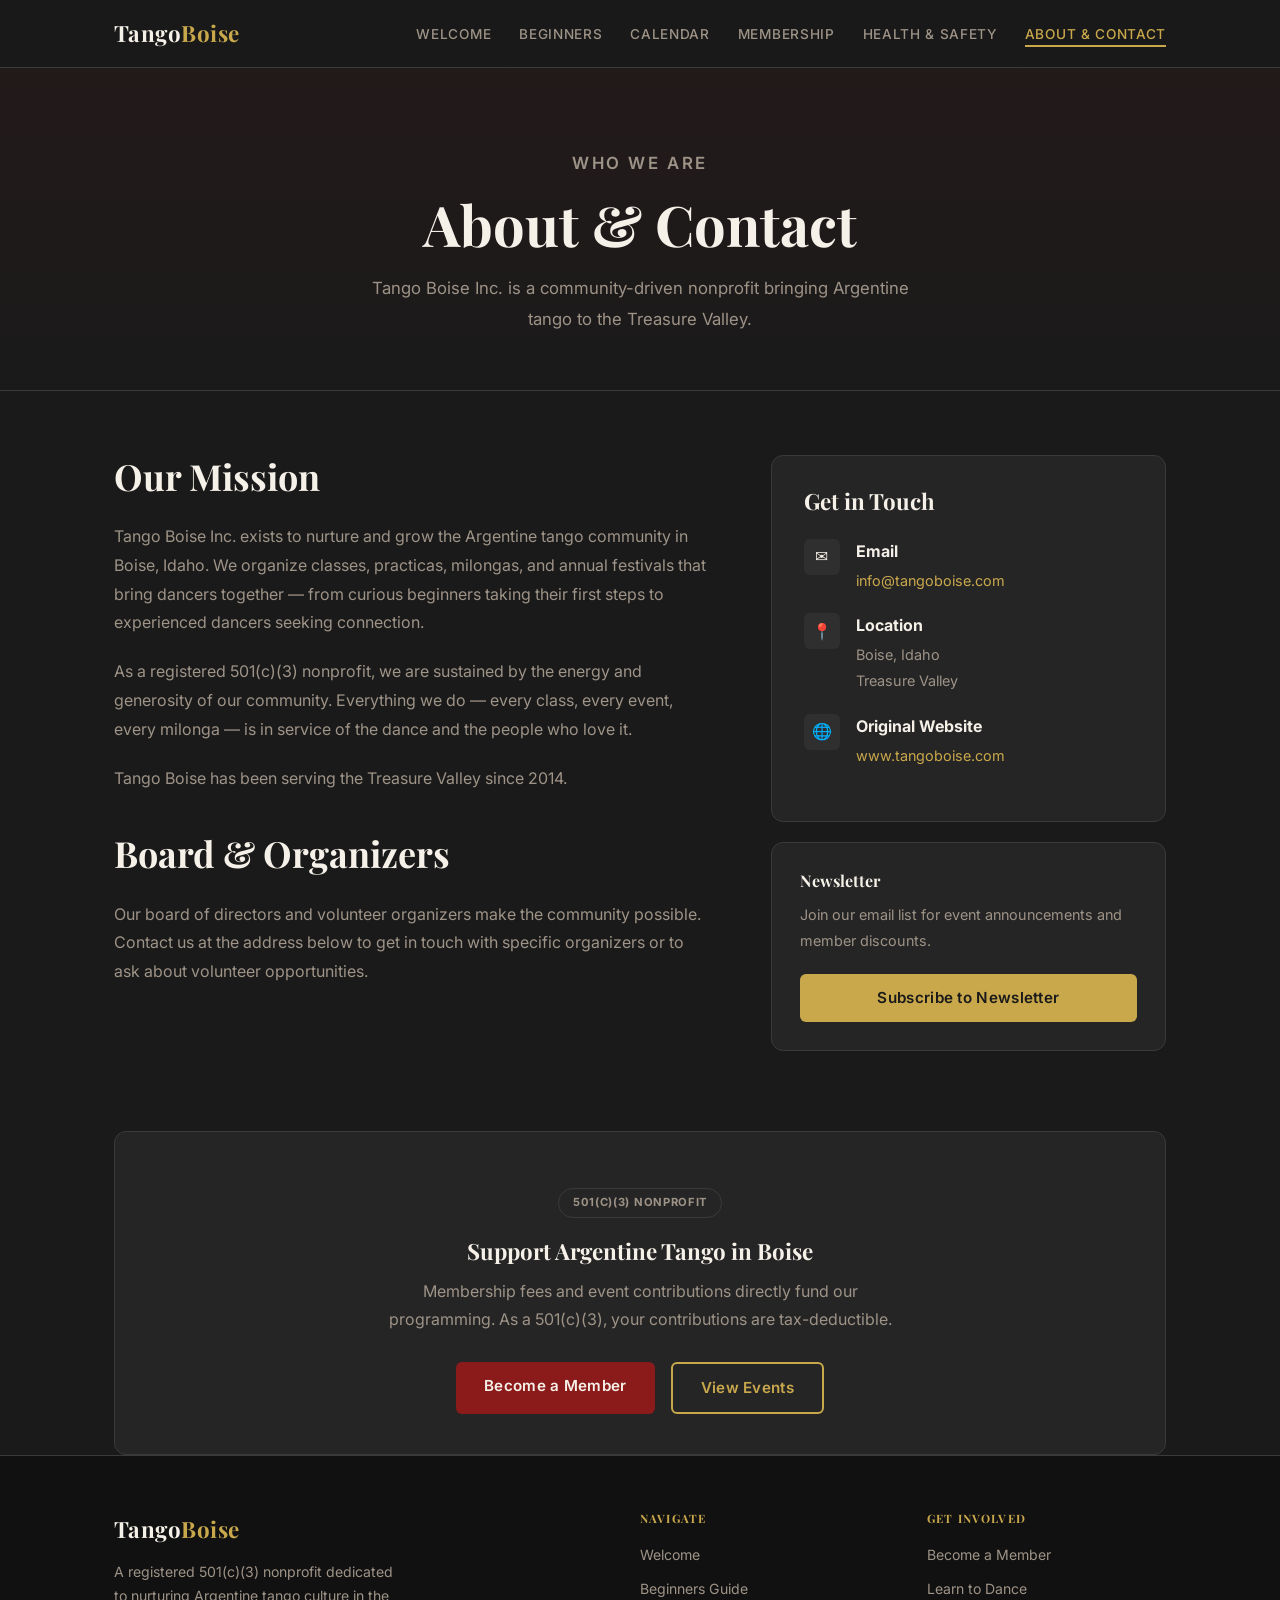
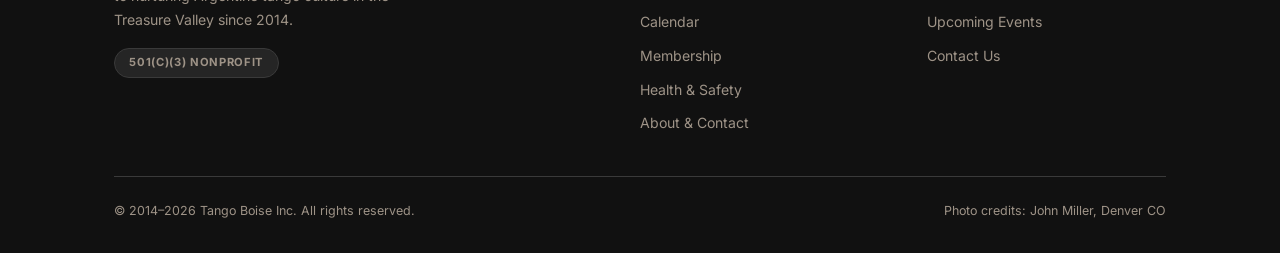
==== about.html @ 3d17cba3 "Initial commit: Tango Boise website Static site for Tango Boise Inc. (501c3 nonprofit) — home, begin" ====
<!DOCTYPE html>
<html lang="en">
<head>
  <meta charset="UTF-8">
  <meta name="viewport" content="width=device-width, initial-scale=1.0">
  <title>About &amp; Contact — Tango Boise</title>
  <meta name="description" content="About Tango Boise Inc. — a 501(c)(3) nonprofit dedicated to Argentine tango in Boise, Idaho. Contact us with questions, event inquiries, or to get involved.">
  <link rel="preconnect" href="https://fonts.googleapis.com">
  <link rel="preconnect" href="https://fonts.gstatic.com" crossorigin>
  <link href="https://fonts.googleapis.com/css2?family=Playfair+Display:ital,wght@0,700;1,400&family=Inter:wght@400;500;600&display=swap" rel="stylesheet">
  <link rel="stylesheet" href="css/style.css">
</head>
<body>

<nav class="site-nav" role="navigation" aria-label="Main navigation">
  <div class="nav-inner">
    <a href="index.html" class="nav-logo">Tango<span>Boise</span></a>
    <button class="nav-toggle" aria-label="Toggle menu" aria-expanded="false">
      <span></span><span></span><span></span>
    </button>
    <ul class="nav-links" role="list">
      <li><a href="index.html">Welcome</a></li>
      <li><a href="beginners.html">Beginners</a></li>
      <li><a href="calendar.html">Calendar</a></li>
      <li><a href="membership.html">Membership</a></li>
      <li><a href="health-safety.html">Health &amp; Safety</a></li>
      <li><a href="about.html">About &amp; Contact</a></li>
    </ul>
  </div>
</nav>

<header class="page-header">
  <div class="container">
    <p class="eyebrow">Who We Are</p>
    <h1>About &amp; Contact</h1>
    <p>Tango Boise Inc. is a community-driven nonprofit bringing Argentine tango to the Treasure Valley.</p>
  </div>
</header>

<main>
  <div class="container">

    <div class="about-grid" style="margin-bottom:5rem;">

      <div>
        <h2 style="margin-bottom:1.5rem;">Our Mission</h2>
        <p style="color:var(--text-muted);margin-bottom:1.25rem;">
          Tango Boise Inc. exists to nurture and grow the Argentine tango community in Boise, Idaho. We organize classes, practicas, milongas, and annual festivals that bring dancers together — from curious beginners taking their first steps to experienced dancers seeking connection.
        </p>
        <p style="color:var(--text-muted);margin-bottom:1.25rem;">
          As a registered 501(c)(3) nonprofit, we are sustained by the energy and generosity of our community. Everything we do — every class, every event, every milonga — is in service of the dance and the people who love it.
        </p>
        <p style="color:var(--text-muted);">
          Tango Boise has been serving the Treasure Valley since 2014.
        </p>

        <div style="margin-top:2.5rem;">
          <h2 style="margin-bottom:1.5rem;">Board &amp; Organizers</h2>
          <p style="color:var(--text-muted);">
            <!-- TODO: Add board member names and roles here -->
            Our board of directors and volunteer organizers make the community possible. Contact us at the address below to get in touch with specific organizers or to ask about volunteer opportunities.
          </p>
        </div>
      </div>

      <div>
        <div class="contact-card">
          <h3>Get in Touch</h3>

          <div class="contact-row">
            <div class="contact-icon">✉️</div>
            <div>
              <strong>Email</strong>
              <!-- TODO: Replace with your actual contact email -->
              <p><a href="mailto:info@tangoboise.com">info@tangoboise.com</a></p>
            </div>
          </div>

          <div class="contact-row">
            <div class="contact-icon">📍</div>
            <div>
              <strong>Location</strong>
              <p>Boise, Idaho<br>Treasure Valley</p>
            </div>
          </div>

          <div class="contact-row">
            <div class="contact-icon">🌐</div>
            <div>
              <strong>Original Website</strong>
              <p><a href="https://www.tangoboise.com" target="_blank" rel="noopener">www.tangoboise.com</a></p>
            </div>
          </div>

          <!-- TODO: Add social media links if applicable -->
          <!--
          <div class="contact-row">
            <div class="contact-icon">📘</div>
            <div>
              <strong>Facebook</strong>
              <p><a href="https://facebook.com/tangoboise" target="_blank" rel="noopener">facebook.com/tangoboise</a></p>
            </div>
          </div>
          -->

        </div>

        <div style="margin-top:1.25rem;background:var(--bg-surface);border:1px solid var(--border);border-radius:var(--radius-lg);padding:1.75rem;">
          <h3 style="margin-bottom:0.75rem;font-size:1rem;">Newsletter</h3>
          <p style="color:var(--text-muted);font-size:0.9rem;margin-bottom:1.25rem;">Join our email list for event announcements and member discounts.</p>
          <!-- TODO: Replace href with your Mailchimp signup URL -->
          <a href="https://mailchimp.com" class="btn btn-gold" target="_blank" rel="noopener" style="width:100%;text-align:center;">Subscribe to Newsletter</a>
        </div>

      </div>
    </div>

    <!-- Nonprofit info strip -->
    <div style="background:var(--bg-surface);border:1px solid var(--border);border-radius:var(--radius-lg);padding:2.5rem;text-align:center;">
      <span class="footer-badge" style="margin-bottom:1.25rem;display:inline-flex;">501(c)(3) Nonprofit</span>
      <h3 style="margin-bottom:0.75rem;">Support Argentine Tango in Boise</h3>
      <p style="color:var(--text-muted);max-width:540px;margin:0 auto 1.75rem;">
        Membership fees and event contributions directly fund our programming. As a 501(c)(3), your contributions are tax-deductible.
      </p>
      <div style="display:flex;gap:1rem;justify-content:center;flex-wrap:wrap;">
        <a href="membership.html" class="btn btn-primary">Become a Member</a>
        <a href="calendar.html" class="btn btn-outline">View Events</a>
      </div>
    </div>

  </div>
</main>

<footer class="site-footer">
  <div class="container">
    <div class="footer-inner">
      <div class="footer-brand">
        <div class="nav-logo">Tango<span>Boise</span></div>
        <p>A registered 501(c)(3) nonprofit dedicated to nurturing Argentine tango culture in the Treasure Valley since 2014.</p>
        <span class="footer-badge">501(c)(3) Nonprofit</span>
      </div>
      <div class="footer-col">
        <h4>Navigate</h4>
        <ul>
          <li><a href="index.html">Welcome</a></li>
          <li><a href="beginners.html">Beginners Guide</a></li>
          <li><a href="calendar.html">Calendar</a></li>
          <li><a href="membership.html">Membership</a></li>
          <li><a href="health-safety.html">Health &amp; Safety</a></li>
          <li><a href="about.html">About &amp; Contact</a></li>
        </ul>
      </div>
      <div class="footer-col">
        <h4>Get Involved</h4>
        <ul>
          <li><a href="membership.html">Become a Member</a></li>
          <li><a href="beginners.html">Learn to Dance</a></li>
          <li><a href="calendar.html">Upcoming Events</a></li>
          <li><a href="about.html">Contact Us</a></li>
        </ul>
      </div>
    </div>
    <div class="footer-bottom">
      <span>&copy; 2014–2026 Tango Boise Inc. All rights reserved.</span>
      <span>Photo credits: John Miller, Denver CO</span>
    </div>
  </div>
</footer>

<script src="js/main.js"></script>
</body>
</html>
---- css/style.css ----
/* ===== Variables & Reset ===== */
*, *::before, *::after { box-sizing: border-box; margin: 0; padding: 0; }

:root {
  --bg:           #1a1a1a;
  --bg-surface:   #252525;
  --bg-surface-2: #2f2f2f;
  --accent:       #8B1A1A;
  --accent-hover: #A52020;
  --gold:         #C9A84C;
  --gold-light:   #D4B96A;
  --text:         #F5F0E8;
  --text-muted:   #9E9387;
  --border:       #3a3a3a;
  --radius:       6px;
  --radius-lg:    12px;
  --shadow:       0 4px 20px rgba(0,0,0,0.5);
  --transition:   0.2s ease;
  --max-width:    1100px;
  --nav-height:   68px;
}

html { scroll-behavior: smooth; }

body {
  font-family: 'Inter', system-ui, -apple-system, sans-serif;
  background: var(--bg);
  color: var(--text);
  line-height: 1.6;
  font-size: 16px;
}

a { color: var(--gold); text-decoration: none; transition: color var(--transition); }
a:hover { color: var(--gold-light); }
img { max-width: 100%; display: block; }

/* ===== Typography ===== */
h1, h2, h3, h4 {
  font-family: 'Playfair Display', Georgia, serif;
  font-weight: 700;
  line-height: 1.2;
  color: var(--text);
}
h1 { font-size: clamp(2rem, 5vw, 3.5rem); }
h2 { font-size: clamp(1.5rem, 3vw, 2.25rem); }
h3 { font-size: clamp(1.05rem, 2vw, 1.4rem); }
h4 { font-size: 1rem; }

em { font-style: italic; }
.gold { color: var(--gold); }
.text-muted { color: var(--text-muted); }
p { line-height: 1.8; }

/* ===== Layout ===== */
.container { max-width: var(--max-width); margin: 0 auto; padding: 0 1.5rem; }
section { padding: 5rem 0; }

.section-header { text-align: center; margin-bottom: 3rem; }
.section-header h2 { margin-bottom: 0.75rem; }
.section-header p { color: var(--text-muted); max-width: 560px; margin: 0 auto; }
.section-divider { width: 60px; height: 3px; background: var(--gold); margin: 1rem auto; border-radius: 2px; }

/* ===== Navigation ===== */
.site-nav {
  position: sticky; top: 0; z-index: 100;
  background: rgba(26,26,26,0.96);
  backdrop-filter: blur(10px);
  border-bottom: 1px solid var(--border);
  height: var(--nav-height);
}

.nav-inner {
  max-width: var(--max-width); margin: 0 auto; padding: 0 1.5rem;
  height: 100%; display: flex; align-items: center; justify-content: space-between;
}

.nav-logo {
  font-family: 'Playfair Display', Georgia, serif;
  font-size: 1.4rem; font-weight: 700;
  color: var(--text); letter-spacing: 0.02em;
}
.nav-logo span { color: var(--gold); }
.nav-logo:hover { color: var(--text); }

.nav-links { display: flex; gap: 1.75rem; list-style: none; align-items: center; }

.nav-links a {
  color: var(--text-muted);
  font-size: 0.85rem; font-weight: 500;
  letter-spacing: 0.05em; text-transform: uppercase;
  padding-bottom: 3px;
  border-bottom: 2px solid transparent;
  transition: color var(--transition), border-color var(--transition);
}
.nav-links a:hover, .nav-links a.active {
  color: var(--gold); border-bottom-color: var(--gold);
}

.nav-toggle {
  display: none; flex-direction: column; gap: 5px;
  background: none; border: none; cursor: pointer; padding: 4px;
}
.nav-toggle span {
  display: block; width: 24px; height: 2px;
  background: var(--text); border-radius: 2px;
  transition: all var(--transition);
}
.nav-toggle.open span:nth-child(1) { transform: rotate(45deg) translate(5px, 5px); }
.nav-toggle.open span:nth-child(2) { opacity: 0; }
.nav-toggle.open span:nth-child(3) { transform: rotate(-45deg) translate(5px, -5px); }

/* ===== Buttons ===== */
.btn {
  display: inline-block;
  padding: 0.75rem 1.75rem;
  border-radius: var(--radius);
  font-weight: 600; font-size: 0.95rem;
  letter-spacing: 0.02em;
  transition: all var(--transition);
  cursor: pointer; border: none; text-align: center;
}
.btn-primary { background: var(--accent); color: var(--text); }
.btn-primary:hover {
  background: var(--accent-hover); color: var(--text);
  transform: translateY(-1px); box-shadow: 0 4px 16px rgba(139,26,26,0.4);
}
.btn-outline { background: transparent; color: var(--gold); border: 2px solid var(--gold); }
.btn-outline:hover {
  background: var(--gold); color: var(--bg);
  transform: translateY(-1px);
}
.btn-gold { background: var(--gold); color: var(--bg); }
.btn-gold:hover {
  background: var(--gold-light); color: var(--bg);
  transform: translateY(-1px);
}

/* ===== Hero ===== */
.hero {
  position: relative; min-height: 90vh;
  display: flex; align-items: center;
  overflow: hidden;
  background: linear-gradient(135deg, #0d0d0d 0%, #1a0808 50%, #1a1a1a 100%);
}

.hero-bg {
  position: absolute; inset: 0;
  background-image: url('../images/tangoochos-8384.jpg');
  background-size: cover;
  background-position: center 30%;
  opacity: 0.18;
}

.hero::before {
  content: '';
  position: absolute; inset: 0;
  background:
    radial-gradient(ellipse at 15% 55%, rgba(139,26,26,0.25) 0%, transparent 55%),
    radial-gradient(ellipse at 85% 15%, rgba(201,168,76,0.07) 0%, transparent 45%);
}

.hero-content { position: relative; z-index: 1; padding: 4rem 0; }

.eyebrow {
  font-size: 0.8rem; font-weight: 600;
  letter-spacing: 0.15em; text-transform: uppercase;
  color: var(--gold); margin-bottom: 1.25rem;
}

.hero h1 { margin-bottom: 1.5rem; max-width: 700px; }

.hero > .container > p {
  font-size: 1.1rem; color: var(--text-muted);
  max-width: 520px; margin-bottom: 2.5rem;
}

.hero-buttons { display: flex; gap: 1rem; flex-wrap: wrap; }

.hero-badge {
  position: absolute; bottom: 3rem; right: 3rem;
  background: var(--bg-surface);
  border: 1px solid var(--border);
  border-radius: var(--radius-lg);
  padding: 1.5rem 1.75rem;
  text-align: center; max-width: 230px;
  box-shadow: var(--shadow);
}
.hero-badge .badge-label {
  font-size: 0.7rem; text-transform: uppercase;
  letter-spacing: 0.12em; color: var(--gold);
  font-weight: 700; margin-bottom: 0.5rem;
}
.hero-badge .badge-title {
  font-family: 'Playfair Display', serif;
  font-size: 1.1rem; margin-bottom: 0.25rem;
}
.hero-badge .badge-date {
  font-size: 0.85rem; color: var(--text-muted); margin-bottom: 1rem;
}

/* ===== Featured Event ===== */
.featured-event {
  background: linear-gradient(135deg, var(--accent) 0%, #5a1010 100%);
  border-radius: var(--radius-lg);
  padding: 3rem;
  display: flex; align-items: center; justify-content: space-between;
  gap: 2rem; flex-wrap: wrap;
  margin-bottom: 2.5rem;
  position: relative; overflow: hidden;
}
.featured-event::before {
  content: ''; position: absolute; top: -60%; right: -5%;
  width: 500px; height: 500px;
  background: rgba(255,255,255,0.025);
  border-radius: 50%;
}
.featured-label {
  font-size: 0.72rem; text-transform: uppercase;
  letter-spacing: 0.14em; font-weight: 700;
  color: rgba(245,240,232,0.65); margin-bottom: 0.5rem;
}
.featured-event h2 { margin-bottom: 0.5rem; }
.featured-event .event-date-text {
  font-size: 1rem; color: rgba(245,240,232,0.8); margin-bottom: 1.5rem;
}
.featured-deco {
  font-family: 'Playfair Display', serif;
  font-size: 5rem; font-style: italic;
  color: rgba(255,255,255,0.06);
  user-select: none; line-height: 1;
}

/* ===== Event Cards ===== */
.events-grid {
  display: grid;
  grid-template-columns: repeat(auto-fill, minmax(300px, 1fr));
  gap: 1.25rem;
}

.event-card {
  background: var(--bg-surface);
  border: 1px solid var(--border);
  border-radius: var(--radius-lg);
  padding: 1.5rem;
  display: flex; gap: 1.25rem;
  transition: transform var(--transition), border-color var(--transition);
}
.event-card:hover { transform: translateY(-2px); border-color: var(--gold); }

.event-date-block {
  flex-shrink: 0; text-align: center;
  background: var(--accent);
  border-radius: var(--radius);
  padding: 0.75rem;
  min-width: 58px;
  display: flex; flex-direction: column; align-items: center; justify-content: center;
}
.event-date-block .month {
  font-size: 0.6rem; text-transform: uppercase;
  letter-spacing: 0.08em; font-weight: 700;
  color: rgba(245,240,232,0.75);
}
.event-date-block .day {
  font-family: 'Playfair Display', serif;
  font-size: 1.6rem; line-height: 1.1;
  color: var(--text);
}
.event-date-block.muted { background: var(--bg-surface-2); }

.event-info h3 { font-size: 1rem; margin-bottom: 0.35rem; }
.event-meta {
  font-size: 0.82rem; color: var(--text-muted);
  display: flex; flex-direction: column; gap: 0.2rem;
}
.event-tag {
  display: inline-block;
  font-size: 0.68rem; font-weight: 700;
  letter-spacing: 0.06em; text-transform: uppercase;
  color: var(--gold); border: 1px solid rgba(201,168,76,0.4);
  border-radius: 20px; padding: 0.15rem 0.6rem;
  margin-bottom: 0.5rem;
}

/* ===== Beginners Steps ===== */
.beginners-callout {
  background: var(--bg-surface);
  border: 1px solid var(--border);
  border-radius: var(--radius-lg);
  padding: 3rem;
  display: grid; grid-template-columns: 1fr 1fr;
  gap: 3rem; align-items: center;
}
.beginners-steps { display: flex; flex-direction: column; gap: 1.25rem; }
.step { display: flex; gap: 1rem; align-items: flex-start; }
.step-num {
  width: 32px; height: 32px;
  background: var(--accent); border-radius: 50%;
  display: flex; align-items: center; justify-content: center;
  flex-shrink: 0; font-size: 0.8rem; font-weight: 700;
}
.step-body strong { display: block; margin-bottom: 0.2rem; }
.step-body span { color: var(--text-muted); font-size: 0.9rem; }
.beginners-callout-divider { border-left: 1px solid var(--border); padding-left: 3rem; }

/* ===== Newsletter ===== */
.newsletter-section {
  background: var(--bg-surface);
  border-top: 1px solid var(--border);
  border-bottom: 1px solid var(--border);
}
.newsletter-inner { max-width: 540px; margin: 0 auto; text-align: center; }
.newsletter-inner h2 { margin-bottom: 0.75rem; }
.newsletter-inner > p { color: var(--text-muted); margin-bottom: 2rem; }

.newsletter-form { display: flex; gap: 0.75rem; flex-wrap: wrap; }
.newsletter-form input {
  flex: 1; min-width: 200px;
  padding: 0.75rem 1.25rem;
  background: var(--bg); border: 1px solid var(--border);
  border-radius: var(--radius);
  color: var(--text); font-size: 0.95rem; font-family: inherit;
  transition: border-color var(--transition);
}
.newsletter-form input:focus { outline: none; border-color: var(--gold); }
.newsletter-form input::placeholder { color: var(--text-muted); }
.newsletter-footnote { font-size: 0.78rem; color: var(--text-muted); margin-top: 0.75rem; }

/* ===== Page Header ===== */
.page-header {
  padding: 5rem 0 3.5rem; text-align: center;
  background: linear-gradient(180deg, rgba(139,26,26,0.08) 0%, transparent 100%);
  border-bottom: 1px solid var(--border);
  margin-bottom: 4rem;
}
.page-header .eyebrow { margin-bottom: 0.75rem; }
.page-header h1 { margin-bottom: 1rem; }
.page-header p { color: var(--text-muted); max-width: 540px; margin: 0 auto; font-size: 1.05rem; }

/* ===== FAQ Accordion ===== */
.faq-section { max-width: 820px; margin: 0 auto; }
.faq-category { margin-bottom: 3rem; }
.faq-category-title {
  font-size: 0.75rem; font-weight: 700;
  text-transform: uppercase; letter-spacing: 0.12em;
  color: var(--gold); margin-bottom: 1rem;
  padding-bottom: 0.5rem;
  border-bottom: 1px solid var(--border);
}
.faq-list { display: flex; flex-direction: column; gap: 0.5rem; }

.faq-item {
  background: var(--bg-surface);
  border: 1px solid var(--border);
  border-radius: var(--radius);
  overflow: hidden;
}

.faq-question {
  width: 100%; background: none; border: none;
  color: var(--text);
  font-family: 'Playfair Display', serif;
  font-size: 1rem; text-align: left;
  padding: 1.15rem 1.5rem;
  cursor: pointer;
  display: flex; align-items: center; justify-content: space-between; gap: 1rem;
  transition: background var(--transition);
}
.faq-question:hover { background: var(--bg-surface-2); }

.faq-icon {
  flex-shrink: 0; width: 22px; height: 22px;
  border: 2px solid var(--gold); border-radius: 50%;
  display: flex; align-items: center; justify-content: center;
  color: var(--gold); font-size: 1rem; line-height: 1;
  transition: transform var(--transition), background var(--transition), color var(--transition);
}
.faq-item.open .faq-icon {
  transform: rotate(45deg); background: var(--gold); color: var(--bg);
}

.faq-answer { max-height: 0; overflow: hidden; transition: max-height 0.35s ease; }
.faq-item.open .faq-answer { max-height: 600px; }
.faq-answer-inner {
  padding: 1.25rem 1.5rem 1.5rem;
  color: var(--text-muted); line-height: 1.85;
  border-top: 1px solid var(--border);
}

/* ===== Membership ===== */
.membership-card {
  background: var(--bg-surface);
  border: 1px solid var(--border);
  border-radius: var(--radius-lg);
  padding: 1.75rem;
  transition: border-color var(--transition), transform var(--transition);
}
.membership-card:hover { border-color: var(--gold); transform: translateY(-2px); }
.membership-card h3 { font-size: 1.1rem; margin-bottom: 0.4rem; }
.membership-price {
  font-family: 'Playfair Display', serif;
  font-size: 1.6rem; color: var(--gold); margin-bottom: 0.2rem;
}
.membership-note { font-size: 0.78rem; color: var(--text-muted); }

.benefits-list { list-style: none; margin-top: 2rem; display: flex; flex-direction: column; gap: 0.75rem; }
.benefits-list li { display: flex; gap: 0.75rem; align-items: flex-start; }
.benefits-list li::before {
  content: '✓';
  color: var(--gold); font-weight: 700; flex-shrink: 0; margin-top: 0.05em;
}

/* ===== Policy ===== */
.policy-block {
  background: var(--bg-surface);
  border-left: 3px solid var(--accent);
  border-radius: 0 var(--radius) var(--radius) 0;
  padding: 1.5rem 2rem;
  margin-bottom: 1.5rem;
}
.policy-block h3 { font-size: 1.1rem; color: var(--gold); margin-bottom: 0.75rem; }
.policy-block p, .policy-block li {
  color: var(--text-muted); line-height: 1.85; margin-bottom: 0.5rem;
}
.policy-block ul { padding-left: 1.25rem; }

/* ===== Calendar ===== */
.calendar-tabs { display: flex; gap: 0.5rem; margin-bottom: 1.5rem; }
.cal-tab {
  padding: 0.6rem 1.25rem; border-radius: var(--radius);
  font-size: 0.85rem; font-weight: 600; cursor: pointer;
  border: 1px solid var(--border); background: var(--bg-surface);
  color: var(--text-muted); transition: all var(--transition);
}
.cal-tab.active { background: var(--accent); border-color: var(--accent); color: var(--text); }
.cal-tab:hover:not(.active) { border-color: var(--gold); color: var(--gold); }

.calendar-embed {
  background: var(--bg-surface);
  border: 1px solid var(--border);
  border-radius: var(--radius-lg);
  overflow: hidden; margin-bottom: 1.25rem;
}
.calendar-embed iframe { width: 100%; border: none; min-height: 520px; display: block; }
.calendar-hint { font-size: 0.82rem; color: var(--text-muted); text-align: center; }

/* Show desktop calendar on wide screens, mobile (agenda) on narrow */
.cal-mobile { display: none; }
@media (max-width: 600px) {
  .cal-desktop { display: none; }
  .cal-mobile { display: block; }
}

/* ===== Contact / About ===== */
.about-grid { display: grid; grid-template-columns: 3fr 2fr; gap: 4rem; align-items: start; }
.contact-card {
  background: var(--bg-surface);
  border: 1px solid var(--border);
  border-radius: var(--radius-lg);
  padding: 2rem;
}
.contact-card h3 { margin-bottom: 1.5rem; }
.contact-row { display: flex; gap: 1rem; align-items: flex-start; margin-bottom: 1.25rem; }
.contact-icon {
  width: 36px; height: 36px; flex-shrink: 0;
  background: var(--bg-surface-2); border-radius: var(--radius);
  display: flex; align-items: center; justify-content: center;
  font-size: 1rem;
}
.contact-row p { color: var(--text-muted); font-size: 0.9rem; margin-top: 0.2rem; }

/* ===== Footer ===== */
.site-footer { background: #111; border-top: 1px solid var(--border); padding: 3.5rem 0 2rem; }
.footer-inner {
  display: grid; grid-template-columns: 2fr 1fr 1fr;
  gap: 3rem; margin-bottom: 2.5rem;
}
.footer-brand .nav-logo { margin-bottom: 0.75rem; }
.footer-brand p { color: var(--text-muted); font-size: 0.88rem; line-height: 1.7; max-width: 280px; }
.footer-badge {
  display: inline-flex; align-items: center; gap: 0.5rem;
  background: var(--bg-surface); border: 1px solid var(--border);
  border-radius: 20px; padding: 0.3rem 0.9rem;
  font-size: 0.7rem; font-weight: 700; letter-spacing: 0.06em;
  color: var(--text-muted); text-transform: uppercase;
  margin-top: 1rem;
}
.footer-col h4 {
  font-size: 0.72rem; text-transform: uppercase;
  letter-spacing: 0.1em; color: var(--gold); margin-bottom: 1rem;
}
.footer-col ul { list-style: none; display: flex; flex-direction: column; gap: 0.5rem; }
.footer-col a { color: var(--text-muted); font-size: 0.88rem; }
.footer-col a:hover { color: var(--text); }
.footer-bottom {
  border-top: 1px solid var(--border); padding-top: 1.5rem;
  display: flex; justify-content: space-between; align-items: center;
  flex-wrap: wrap; gap: 0.75rem;
  font-size: 0.78rem; color: var(--text-muted);
}

/* ===== Photo Gallery ===== */
.gallery-grid {
  display: grid;
  grid-template-columns: repeat(auto-fill, minmax(220px, 1fr));
  gap: 0.5rem;
}
.gallery-grid a {
  display: block; overflow: hidden;
  border-radius: var(--radius); aspect-ratio: 4/3;
  background: var(--bg-surface);
}
.gallery-grid img {
  width: 100%; height: 100%; object-fit: cover;
  transition: transform 0.4s ease, opacity var(--transition);
  opacity: 0.85;
}
.gallery-grid a:hover img { transform: scale(1.05); opacity: 1; }

/* Lightbox */
.lightbox-overlay {
  display: none; position: fixed; inset: 0; z-index: 200;
  background: rgba(0,0,0,0.92);
  align-items: center; justify-content: center;
  padding: 2rem;
}
.lightbox-overlay.open { display: flex; }
.lightbox-overlay img {
  max-width: 100%; max-height: 90vh;
  border-radius: var(--radius);
  box-shadow: 0 8px 40px rgba(0,0,0,0.6);
}
.lightbox-close {
  position: fixed; top: 1.5rem; right: 1.5rem;
  background: var(--bg-surface); border: 1px solid var(--border);
  color: var(--text); border-radius: 50%;
  width: 40px; height: 40px; font-size: 1.25rem;
  cursor: pointer; display: flex; align-items: center; justify-content: center;
  transition: background var(--transition);
}
.lightbox-close:hover { background: var(--accent); }

/* ===== Responsive ===== */
@media (max-width: 900px) {
  .about-grid { grid-template-columns: 1fr; }
  .beginners-callout { grid-template-columns: 1fr; }
  .beginners-callout-divider { border-left: none; padding-left: 0; border-top: 1px solid var(--border); padding-top: 2rem; }
  .footer-inner { grid-template-columns: 1fr 1fr; }
  .footer-brand { grid-column: 1 / -1; }
}

@media (max-width: 768px) {
  .nav-links {
    display: none; position: absolute;
    top: var(--nav-height); left: 0; right: 0;
    background: var(--bg); border-bottom: 1px solid var(--border);
    flex-direction: column; gap: 0; padding: 0.5rem 0;
  }
  .nav-links.open { display: flex; }
  .nav-links a { padding: 0.85rem 1.5rem; border-bottom: none; width: 100%; }
  .nav-toggle { display: flex; }

  .hero { min-height: auto; }
  .hero-content { padding: 5rem 0 3rem; }
  .hero-badge { position: static; margin: 2rem auto 0; max-width: 100%; }

  .featured-event { padding: 2rem; }
  .featured-deco { display: none; }
  section { padding: 3.5rem 0; }
  .newsletter-form { flex-direction: column; }
  .newsletter-form .btn { text-align: center; }
}

@media (max-width: 520px) {
  .hero-buttons { flex-direction: column; }
  .btn { text-align: center; }
  .events-grid { grid-template-columns: 1fr; }
  .footer-inner { grid-template-columns: 1fr; }
  .footer-bottom { flex-direction: column; text-align: center; }
}
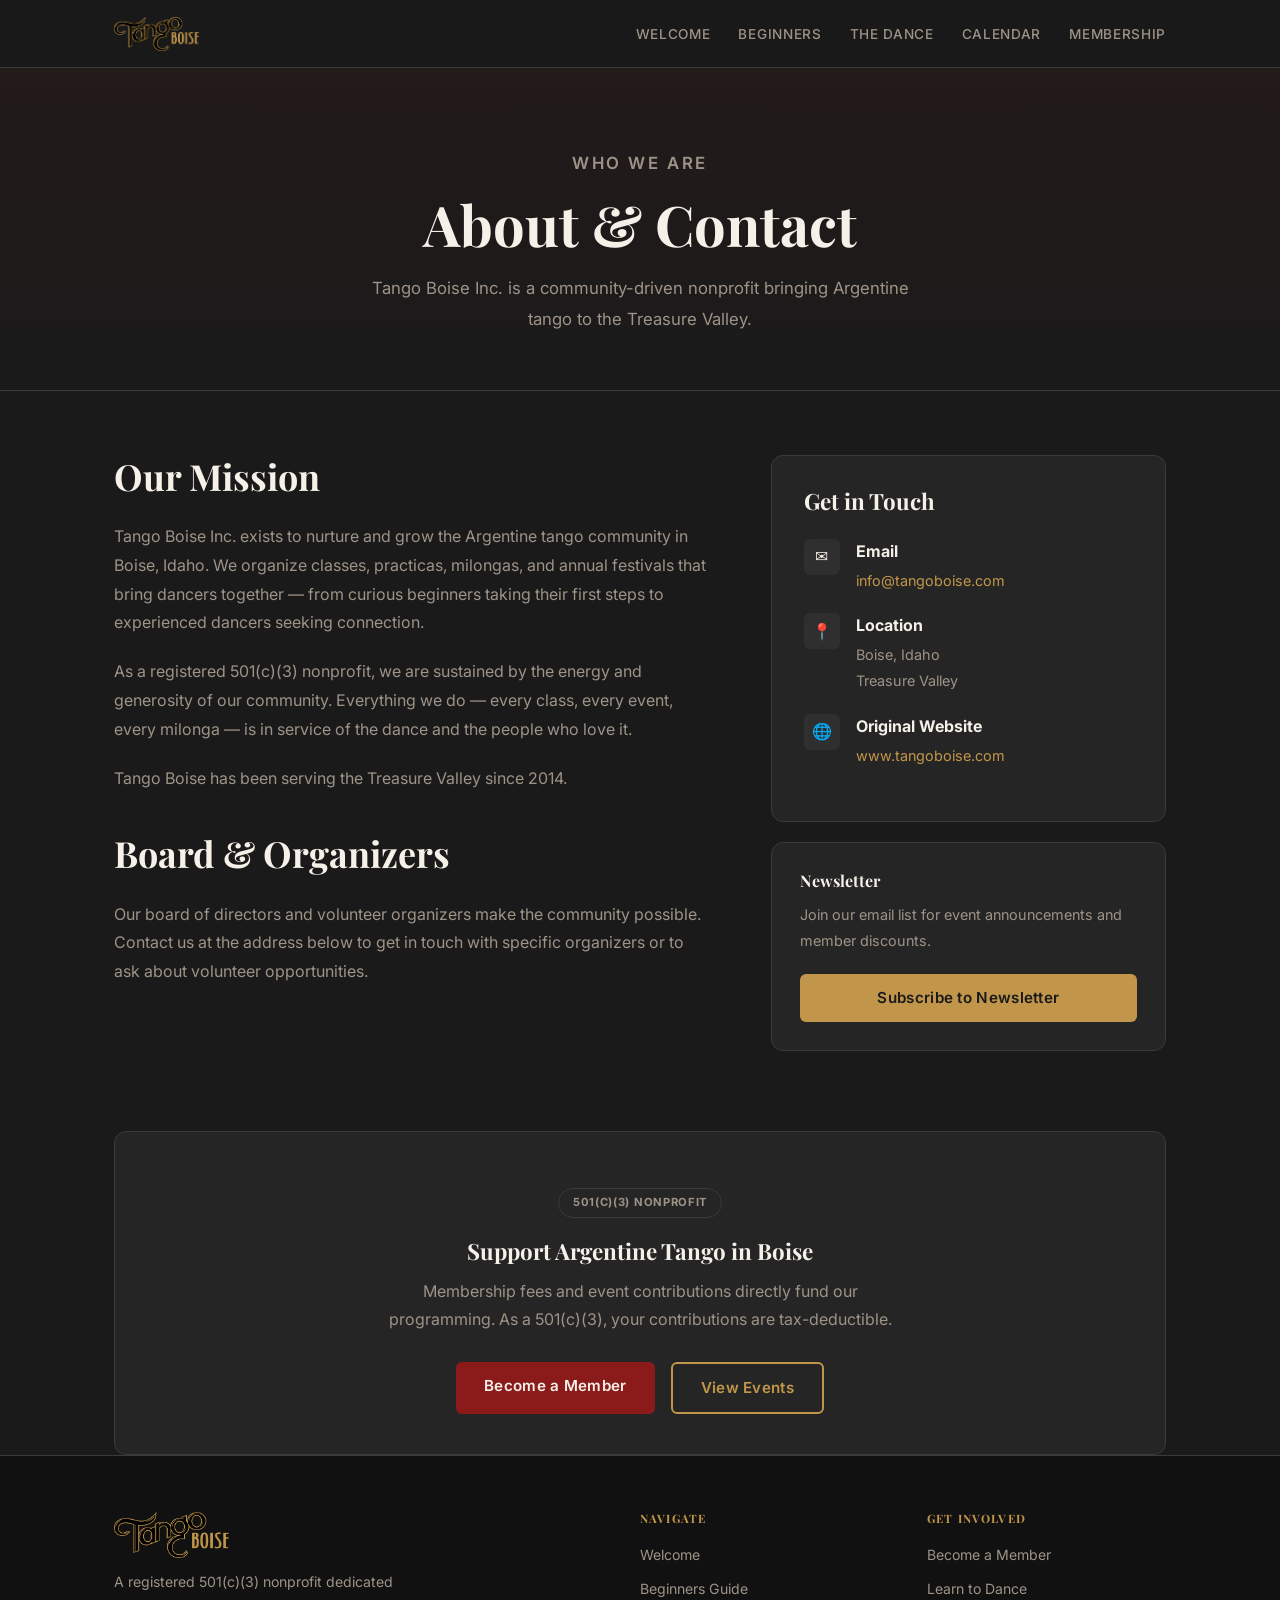
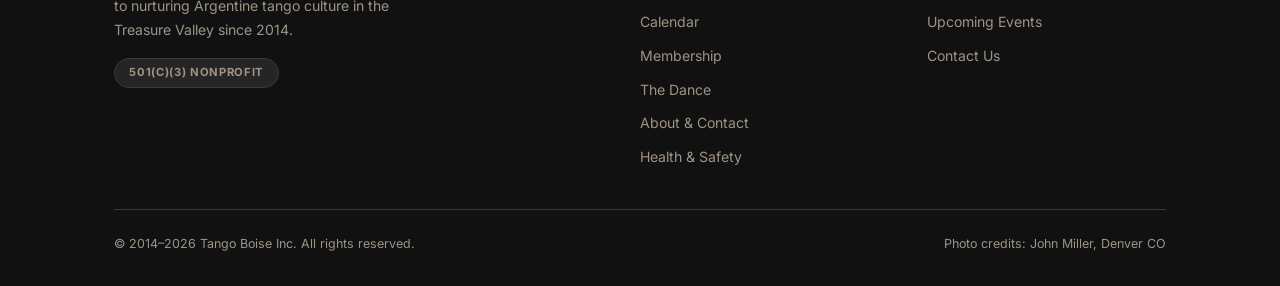
==== commit dd1e8b01: "Add branding logo and The Dance page, reorganize nav Replace text wordmark with the Tango Boise logo" ====
--- a/about.html
+++ b/about.html
@@ -8,23 +8,23 @@
   <link rel="preconnect" href="https://fonts.googleapis.com">
   <link rel="preconnect" href="https://fonts.gstatic.com" crossorigin>
   <link href="https://fonts.googleapis.com/css2?family=Playfair+Display:ital,wght@0,700;1,400&family=Inter:wght@400;500;600&display=swap" rel="stylesheet">
+  <link rel="icon" type="image/png" href="images/favicon.png">
   <link rel="stylesheet" href="css/style.css">
 </head>
 <body>
 
 <nav class="site-nav" role="navigation" aria-label="Main navigation">
   <div class="nav-inner">
-    <a href="index.html" class="nav-logo">Tango<span>Boise</span></a>
+    <a href="index.html" class="nav-logo"><img src="images/logo-tango-boise-title.png" alt="Tango Boise"></a>
     <button class="nav-toggle" aria-label="Toggle menu" aria-expanded="false">
       <span></span><span></span><span></span>
     </button>
     <ul class="nav-links" role="list">
       <li><a href="index.html">Welcome</a></li>
       <li><a href="beginners.html">Beginners</a></li>
+      <li><a href="the-dance.html">The Dance</a></li>
       <li><a href="calendar.html">Calendar</a></li>
       <li><a href="membership.html">Membership</a></li>
-      <li><a href="health-safety.html">Health &amp; Safety</a></li>
-      <li><a href="about.html">About &amp; Contact</a></li>
     </ul>
   </div>
 </nav>
@@ -135,7 +135,7 @@
   <div class="container">
     <div class="footer-inner">
       <div class="footer-brand">
-        <div class="nav-logo">Tango<span>Boise</span></div>
+        <div class="nav-logo"><img src="images/logo-tango-boise-title.png" alt="Tango Boise"></div>
         <p>A registered 501(c)(3) nonprofit dedicated to nurturing Argentine tango culture in the Treasure Valley since 2014.</p>
         <span class="footer-badge">501(c)(3) Nonprofit</span>
       </div>
@@ -146,8 +146,9 @@
           <li><a href="beginners.html">Beginners Guide</a></li>
           <li><a href="calendar.html">Calendar</a></li>
           <li><a href="membership.html">Membership</a></li>
+          <li><a href="the-dance.html">The Dance</a></li>
+          <li><a href="about.html">About &amp; Contact</a></li>
           <li><a href="health-safety.html">Health &amp; Safety</a></li>
-          <li><a href="about.html">About &amp; Contact</a></li>
         </ul>
       </div>
       <div class="footer-col">
--- a/css/style.css
+++ b/css/style.css
@@ -7,8 +7,8 @@
   --bg-surface-2: #2f2f2f;
   --accent:       #8B1A1A;
   --accent-hover: #A52020;
-  --gold:         #C9A84C;
-  --gold-light:   #D4B96A;
+  --gold:         #C2964A;
+  --gold-light:   #D6AE6E;
   --text:         #F5F0E8;
   --text-muted:   #9E9387;
   --border:       #3a3a3a;
@@ -78,9 +78,11 @@
   font-family: 'Playfair Display', Georgia, serif;
   font-size: 1.4rem; font-weight: 700;
   color: var(--text); letter-spacing: 0.02em;
+  display: flex; align-items: center;
 }
 .nav-logo span { color: var(--gold); }
 .nav-logo:hover { color: var(--text); }
+.nav-logo img { height: 34px; width: auto; display: block; }
 
 .nav-links { display: flex; gap: 1.75rem; list-style: none; align-items: center; }
 
@@ -167,6 +169,8 @@
   color: var(--gold); margin-bottom: 1.25rem;
 }
 
+.hero-logo { width: min(420px, 80vw); height: auto; margin-bottom: 1.75rem; }
+
 .hero h1 { margin-bottom: 1.5rem; max-width: 700px; }
 
 .hero > .container > p {
@@ -243,9 +247,52 @@
   border-radius: var(--radius-lg);
   padding: 1.5rem;
   display: flex; gap: 1.25rem;
+  cursor: pointer;
   transition: transform var(--transition), border-color var(--transition);
 }
-.event-card:hover { transform: translateY(-2px); border-color: var(--gold); }
+.event-card:hover, .event-card:focus-visible { transform: translateY(-2px); border-color: var(--gold); }
+
+/* ===== Event details modal (homepage + calendar page) ===== */
+.event-modal-overlay {
+  display: none; position: fixed; inset: 0; z-index: 200;
+  background: rgba(0,0,0,0.75);
+  align-items: center; justify-content: center;
+  padding: 1.5rem;
+}
+.event-modal-overlay.open { display: flex; }
+.event-modal {
+  background: var(--bg-surface);
+  border: 1px solid var(--border);
+  border-radius: var(--radius-lg);
+  padding: 2rem;
+  max-width: 480px; width: 100%;
+  max-height: 85vh;
+  display: flex; flex-direction: column;
+  overflow: hidden;
+  position: relative;
+}
+.event-modal h3 { font-size: 1.3rem; margin: 0.5rem 0 0.75rem; }
+.event-modal .modal-datetime { color: var(--text); font-size: 0.95rem; margin-bottom: 0.75rem; }
+.event-modal .modal-venue { font-size: 0.9rem; margin-bottom: 0.25rem; }
+.event-modal .modal-address { color: var(--text-muted); }
+.event-modal .modal-directions { font-size: 0.85rem; color: var(--gold); }
+.event-modal .modal-directions:hover { color: var(--gold-light); }
+.event-modal p { font-size: 0.9rem; color: rgba(245,240,232,0.8); margin-bottom: 0.75rem; line-height: 1.5; }
+#event-modal-body { display: flex; flex-direction: column; min-height: 0; overflow: hidden; }
+#event-modal-body > *:not(.modal-description) { flex-shrink: 0; }
+.event-modal .modal-description {
+  flex: 1 1 auto; min-height: 0; overflow-y: auto;
+  padding-right: 0.5rem; margin-right: -0.5rem;
+}
+.event-modal-close {
+  position: absolute; top: 1rem; right: 1rem;
+  background: var(--bg-surface-2); border: 1px solid var(--border);
+  color: var(--text); border-radius: 50%;
+  width: 32px; height: 32px; font-size: 1.1rem;
+  cursor: pointer; display: flex; align-items: center; justify-content: center;
+  transition: background var(--transition);
+}
+.event-modal-close:hover { background: var(--accent); }
 
 .event-date-block {
   flex-shrink: 0; text-align: center;
@@ -335,6 +382,49 @@
 .page-header .eyebrow { margin-bottom: 0.75rem; }
 .page-header h1 { margin-bottom: 1rem; }
 .page-header p { color: var(--text-muted); max-width: 540px; margin: 0 auto; font-size: 1.05rem; }
+
+/* ===== Dance Intro ===== */
+.dance-intro {
+  background: var(--bg-surface);
+  border: 1px solid var(--border);
+  border-radius: var(--radius-lg);
+  padding: 2.5rem 3rem;
+  margin-bottom: 4rem;
+}
+.dance-intro-label {
+  font-size: 0.8rem; font-weight: 600;
+  letter-spacing: 0.12em; text-transform: uppercase;
+  color: var(--gold); margin-bottom: 0.75rem;
+}
+.dance-intro h2 { margin-bottom: 1rem; max-width: 600px; }
+.dance-intro h2 em { color: var(--gold); font-style: italic; }
+.dance-intro > p:last-child { color: var(--text-muted); font-size: 1.05rem; max-width: 700px; }
+
+/* ===== Tango Terms Glossary ===== */
+.terms-grid {
+  display: grid;
+  grid-template-columns: repeat(auto-fill, minmax(260px, 1fr));
+  gap: 1.25rem;
+  margin-bottom: 4rem;
+}
+.term-card {
+  background: var(--bg-surface);
+  border: 1px solid var(--border);
+  border-radius: var(--radius-lg);
+  padding: 1.5rem;
+}
+.term-card dt {
+  font-family: 'Playfair Display', serif;
+  font-size: 1.1rem; color: var(--gold);
+  margin-bottom: 0.6rem;
+}
+.term-pronounce {
+  font-family: 'Inter', sans-serif;
+  font-size: 0.75rem; font-weight: 500;
+  color: var(--text-muted); margin-left: 0.35rem;
+}
+.term-card dd { color: var(--text-muted); line-height: 1.8; font-size: 0.95rem; }
+.term-card dd ol { padding-left: 1.25rem; margin-top: 0.75rem; display: flex; flex-direction: column; gap: 0.5rem; }
 
 /* ===== FAQ Accordion ===== */
 .faq-section { max-width: 820px; margin: 0 auto; }
@@ -475,6 +565,7 @@
   gap: 3rem; margin-bottom: 2.5rem;
 }
 .footer-brand .nav-logo { margin-bottom: 0.75rem; }
+.footer-brand .nav-logo img { height: 46px; }
 .footer-brand p { color: var(--text-muted); font-size: 0.88rem; line-height: 1.7; max-width: 280px; }
 .footer-badge {
   display: inline-flex; align-items: center; gap: 0.5rem;
@@ -565,6 +656,7 @@
 
   .featured-event { padding: 2rem; }
   .featured-deco { display: none; }
+  .dance-intro { padding: 2rem; }
   section { padding: 3.5rem 0; }
   .newsletter-form { flex-direction: column; }
   .newsletter-form .btn { text-align: center; }
